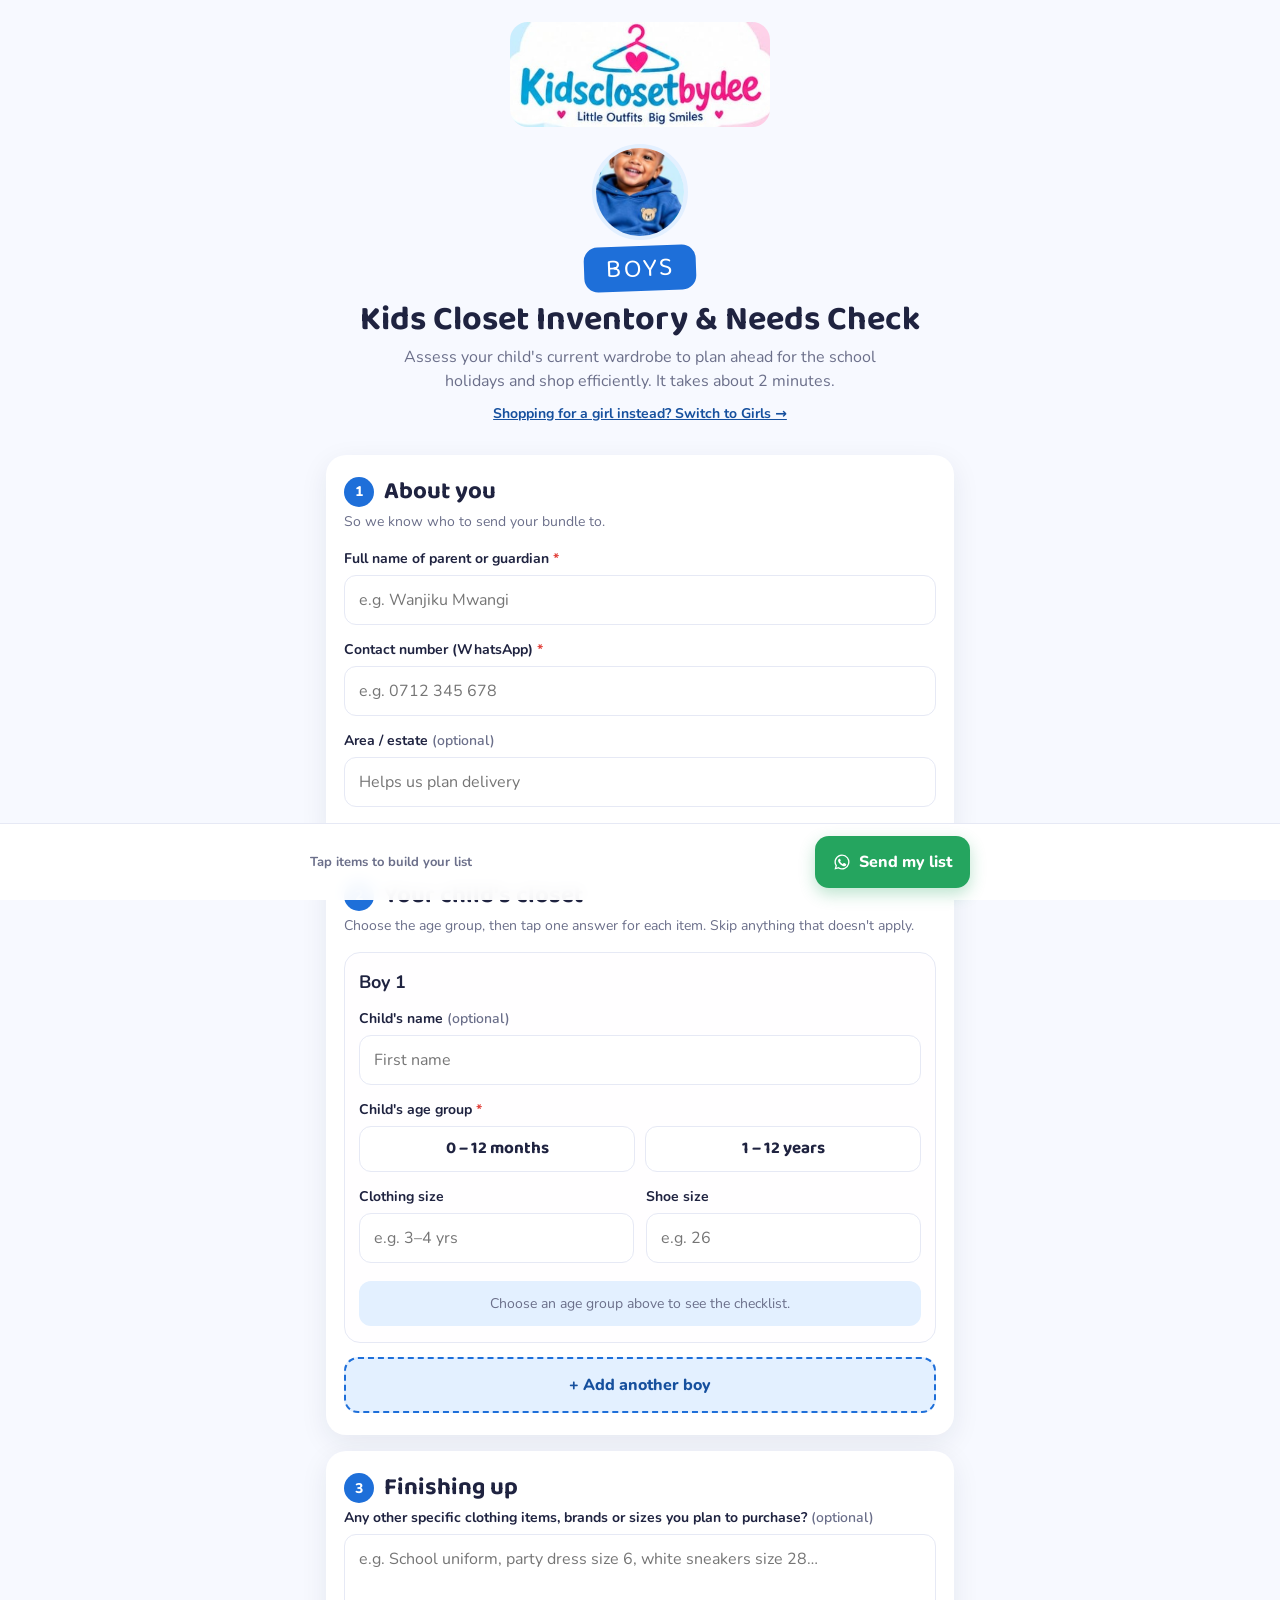
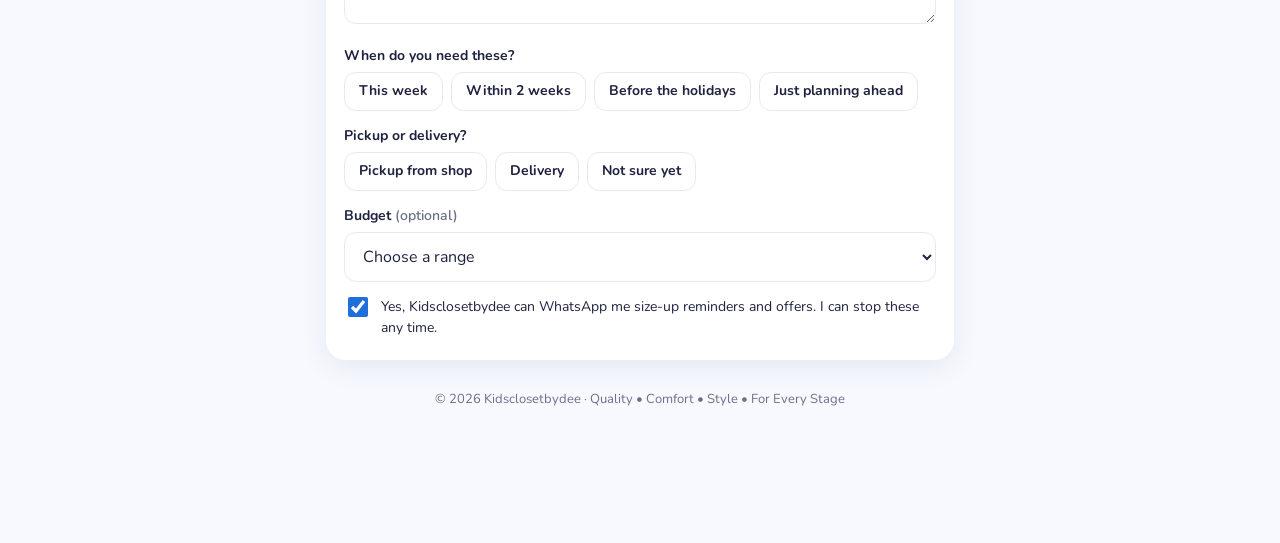
==== boys.html @ 4167906f "Add Boys and Girls closet check pages with Kidsclosetbydee branding Landing page lets parents pick B" ====
<!doctype html>
<html lang="en">
<head>
<meta charset="utf-8">
<meta name="viewport" content="width=device-width, initial-scale=1">
<title>Boys Closet Check · Kidsclosetbydee</title>
<meta name="description" content="Check what your child has, what's not enough and what they need urgently. We'll prepare a bundle in their sizes.">
<meta property="og:title" content="Boys Closet Check · Kidsclosetbydee">
<meta property="og:description" content="Check what your child has, what's not enough and what they need urgently. We'll prepare a bundle in their sizes.">
<meta property="og:image" content="assets/logo.jpg">
<link rel="icon" href="assets/logo.jpg">
<link rel="preconnect" href="https://fonts.googleapis.com">
<link rel="preconnect" href="https://fonts.gstatic.com" crossorigin>
<link href="https://fonts.googleapis.com/css2?family=Baloo+2:wght@700;800&family=Nunito:wght@400;600;700;800&display=swap" rel="stylesheet">
<link rel="stylesheet" href="assets/style.css">
</head>
<body class="boys form-page" data-gender="boys">
<div class="wrap">
  <div class="brand"><a href="index.html"><img src="assets/logo.jpg" alt="Kidsclosetbydee – Little Outfits, Big Smiles"></a></div>

  <header class="page-head">
    <img class="hero-pic" src="assets/boy.jpg" alt="">
    <div class="tag">BOYS</div>
    <h1>Kids Closet Inventory &amp; Needs Check</h1>
    <p>Assess your child's current wardrobe to plan ahead for the school holidays and shop efficiently. It takes about 2 minutes.</p>
    <a class="switch" href="girls.html">Shopping for a girl instead? Switch to Girls →</a>
  </header>

  <main class="form-area">
    <section class="block">
      <h2><span class="num">1</span>About you</h2>
      <p class="hint">So we know who to send your bundle to.</p>
      <label class="field" id="f-name">
        <span>Full name of parent or guardian <span class="req">*</span></span>
        <input type="text" id="parentName" autocomplete="name" placeholder="e.g. Wanjiku Mwangi">
        <div class="err">Please add your name.</div>
      </label>
      <label class="field" id="f-phone">
        <span>Contact number (WhatsApp) <span class="req">*</span></span>
        <input type="tel" id="parentPhone" autocomplete="tel" inputmode="tel" placeholder="e.g. 0712 345 678">
        <div class="err">Please add a WhatsApp number we can reach you on.</div>
      </label>
      <label class="field">
        <span>Area / estate <span class="opt">(optional)</span></span>
        <input type="text" id="parentArea" placeholder="Helps us plan delivery">
      </label>
    </section>

    <section class="block">
      <h2><span class="num">2</span>Your child's closet</h2>
      <p class="hint">Choose the age group, then tap one answer for each item. Skip anything that doesn't apply.</p>
      <div id="children"></div>
      <button type="button" class="add-child" id="addChild">+ Add another boy</button>
    </section>

    <section class="block">
      <h2><span class="num">3</span>Finishing up</h2>
      <label class="field">
        <span>Any other specific clothing items, brands or sizes you plan to purchase? <span class="opt">(optional)</span></span>
        <textarea id="other" placeholder="e.g. School uniform, party dress size 6, white sneakers size 28…"></textarea>
      </label>
      <div class="field">
        <span>When do you need these?</span>
        <div class="chips" data-single="neededBy">
          <button type="button" class="chip" aria-pressed="false" data-v="This week">This week</button>
          <button type="button" class="chip" aria-pressed="false" data-v="Within 2 weeks">Within 2 weeks</button>
          <button type="button" class="chip" aria-pressed="false" data-v="Before the holidays">Before the holidays</button>
          <button type="button" class="chip" aria-pressed="false" data-v="Just planning ahead">Just planning ahead</button>
        </div>
      </div>
      <div class="field">
        <span>Pickup or delivery?</span>
        <div class="chips" data-single="delivery">
          <button type="button" class="chip" aria-pressed="false" data-v="Pickup from shop">Pickup from shop</button>
          <button type="button" class="chip" aria-pressed="false" data-v="Delivery">Delivery</button>
          <button type="button" class="chip" aria-pressed="false" data-v="Not sure yet">Not sure yet</button>
        </div>
      </div>
      <label class="field">
        <span>Budget <span class="opt">(optional)</span></span>
        <select id="budget"></select>
      </label>
      <label class="check">
        <input type="checkbox" id="consent" checked>
        <span>Yes, Kidsclosetbydee can WhatsApp me size-up reminders and offers. I can stop these any time.</span>
      </label>
    </section>
  </main>

  <div class="done">
    <img class="hero-pic" src="assets/boy.jpg" alt="">
    <h2>Almost done!</h2>
    <p>WhatsApp should open with your list ready. Just tap <b>Send</b> and we'll get back to you with a bundle in your child's sizes.</p>
    <div class="actions">
      <a class="send" id="openWa" href="#" target="_blank" rel="noopener"><svg width="18" height="18" viewBox="0 0 24 24" fill="currentColor" aria-hidden="true"><path d="M12 2a10 10 0 0 0-8.6 15.1L2 22l5-1.3A10 10 0 1 0 12 2zm0 18.2a8.2 8.2 0 0 1-4.2-1.2l-.3-.2-3 .8.8-2.9-.2-.3A8.2 8.2 0 1 1 12 20.2zm4.5-6.1c-.2-.1-1.5-.7-1.7-.8s-.4-.1-.6.1-.7.8-.8 1-.3.2-.5.1a6.7 6.7 0 0 1-3.3-2.9c-.2-.4.2-.4.7-1.3.1-.2 0-.3 0-.4l-.8-1.8c-.2-.5-.4-.4-.6-.4h-.5a1 1 0 0 0-.7.3 3 3 0 0 0-.9 2.2 5.2 5.2 0 0 0 1.1 2.7 11.8 11.8 0 0 0 4.5 4c1.7.7 2.3.8 3.2.6a2.7 2.7 0 0 0 1.8-1.3 2.2 2.2 0 0 0 .2-1.3c-.1-.1-.3-.2-.5-.3z"/></svg> Open WhatsApp</a>
      <button type="button" class="ghost" id="copyMsg">Copy my list instead</button>
      <a class="ghost" href="girls.html">Do a check for a girl too</a>
      <button type="button" class="link-btn" id="backEdit">Go back and edit</button>
    </div>
  </div>

  <footer id="footer"></footer>
</div>

<div class="bar">
  <div class="wrap">
    <div class="tally" id="tally">Tap items to build your list</div>
    <button type="button" class="send" id="sendBtn"><svg width="18" height="18" viewBox="0 0 24 24" fill="currentColor" aria-hidden="true"><path d="M12 2a10 10 0 0 0-8.6 15.1L2 22l5-1.3A10 10 0 1 0 12 2zm0 18.2a8.2 8.2 0 0 1-4.2-1.2l-.3-.2-3 .8.8-2.9-.2-.3A8.2 8.2 0 1 1 12 20.2zm4.5-6.1c-.2-.1-1.5-.7-1.7-.8s-.4-.1-.6.1-.7.8-.8 1-.3.2-.5.1a6.7 6.7 0 0 1-3.3-2.9c-.2-.4.2-.4.7-1.3.1-.2 0-.3 0-.4l-.8-1.8c-.2-.5-.4-.4-.6-.4h-.5a1 1 0 0 0-.7.3 3 3 0 0 0-.9 2.2 5.2 5.2 0 0 0 1.1 2.7 11.8 11.8 0 0 0 4.5 4c1.7.7 2.3.8 3.2.6a2.7 2.7 0 0 0 1.8-1.3 2.2 2.2 0 0 0 .2-1.3c-.1-.1-.3-.2-.5-.3z"/></svg> Send my list</button>
  </div>
</div>

<script src="assets/app.js"></script>
</body>
</html>
---- assets/style.css ----
/* Kidsclosetbydee — Kids Closet Check */
:root{
  --bg:#F7F9FF;
  --card:#FFFFFF;
  --ink:#1F2340;
  --muted:#6B6F8A;
  --line:#E6E9F5;
  --blue:#1E6FD9;
  --blue-deep:#16509E;
  --blue-soft:#E3F0FF;
  --pink:#E2187A;
  --pink-deep:#B30F5E;
  --pink-soft:#FFE4F1;
  --accent:var(--blue);
  --accent-deep:var(--blue-deep);
  --accent-soft:var(--blue-soft);
  --enough:#2F9E6E;
  --notenough:#D9901E;
  --urgent:#E2453F;
  --none:#8A8FA8;
  --radius:20px;
  --shadow:0 8px 28px rgba(31,35,64,.08);
}
body.girls{
  --bg:#FFF6FA;
  --line:#F6E1EC;
  --accent:var(--pink);
  --accent-deep:var(--pink-deep);
  --accent-soft:var(--pink-soft);
}
*{box-sizing:border-box}
html{-webkit-text-size-adjust:100%}
body{
  margin:0;background:var(--bg);color:var(--ink);
  font-family:"Nunito",system-ui,-apple-system,"Segoe UI",sans-serif;
  font-size:16px;line-height:1.5;
}
body.form-page{padding-bottom:110px}
.wrap{max-width:660px;margin:0 auto;padding:0 16px}
a{color:inherit}
h1,h2,.display{font-family:"Baloo 2","Nunito",sans-serif;line-height:1.1}

/* ---------- Brand header ---------- */
.brand{display:flex;flex-direction:column;align-items:center;padding:22px 0 6px}
.brand img{width:min(260px,70vw);height:auto;border-radius:18px}
.brand a{display:block}

/* ---------- Landing ---------- */
.landing h1{font-size:clamp(30px,8vw,42px);text-align:center;margin:14px 0 8px}
.landing .lede{text-align:center;color:var(--muted);max-width:480px;margin:0 auto 22px}
.pick{display:grid;grid-template-columns:1fr 1fr;gap:14px;margin:0 0 22px}
.pick a{
  text-decoration:none;border-radius:22px;overflow:hidden;background:var(--card);
  box-shadow:var(--shadow);display:flex;flex-direction:column;transition:transform .15s;
  border:3px solid transparent;
}
.pick a:active{transform:scale(.98)}
.pick a.boys{border-color:var(--blue-soft)}
.pick a.girls{border-color:var(--pink-soft)}
.pick img{width:100%;aspect-ratio:3/4;object-fit:cover;display:block}
.pick .label{padding:12px 10px 14px;text-align:center}
.pick .label b{display:block;font-family:"Baloo 2",sans-serif;font-size:30px;line-height:1;letter-spacing:.02em}
.pick .boys b{color:var(--blue)}
.pick .girls b{color:var(--pink)}
.pick .label span{font-size:13px;color:var(--muted);font-weight:700}
.steps{background:var(--card);border-radius:var(--radius);box-shadow:var(--shadow);padding:18px;margin:0 0 18px}
.steps h2{font-size:22px;margin:0 0 10px}
.steps ol{margin:0;padding-left:20px}
.steps li{margin:4px 0}
.ribbon{
  text-align:center;font-weight:800;color:#fff;padding:12px 16px;margin-top:8px;
  background:linear-gradient(90deg,var(--blue) 0%,var(--blue) 45%,var(--pink) 55%,var(--pink) 100%);
  letter-spacing:.04em;font-size:14px;
}

/* ---------- Form page header ---------- */
.page-head{text-align:center;padding:4px 0 14px}
.tag{
  display:inline-block;background:var(--accent);color:#fff;font-family:"Baloo 2",sans-serif;
  font-size:26px;letter-spacing:.06em;padding:4px 22px 2px;border-radius:14px;margin:6px 0 10px;
  transform:rotate(-2deg);
}
.page-head h1{font-size:clamp(26px,7vw,34px);margin:0 0 6px}
.page-head p{color:var(--muted);margin:0 auto;max-width:480px}
.hero-pic{width:96px;height:96px;border-radius:50%;object-fit:cover;border:4px solid var(--accent-soft);display:block;margin:0 auto}
.switch{display:inline-block;margin-top:10px;font-size:14px;font-weight:700;color:var(--accent-deep)}

/* ---------- Blocks ---------- */
section.block{background:var(--card);border-radius:var(--radius);box-shadow:var(--shadow);padding:22px 18px;margin:16px 0}
.block h2{font-size:24px;margin:0 0 4px;display:flex;align-items:center;gap:10px}
.num{width:30px;height:30px;border-radius:50%;background:var(--accent);color:#fff;font-family:"Nunito",sans-serif;font-size:14px;font-weight:800;display:inline-grid;place-items:center;flex:none}
.hint{color:var(--muted);font-size:14px;margin:0 0 16px}

label.field,div.field{display:block;margin:0 0 14px}
.field > span{display:block;font-weight:700;font-size:14px;margin-bottom:6px}
.req{color:var(--urgent)}
.opt{color:var(--muted);font-weight:600}
input[type=text],input[type=tel],select,textarea{
  width:100%;font:inherit;color:inherit;background:#FFFFFF;
  border:1.5px solid var(--line);border-radius:12px;padding:12px 14px;outline:none;
  transition:border-color .15s, box-shadow .15s;
}
textarea{min-height:90px;resize:vertical}
input:focus,select:focus,textarea:focus{border-color:var(--accent);box-shadow:0 0 0 4px var(--accent-soft)}
.row2{display:grid;grid-template-columns:1fr 1fr;gap:12px}
.err{color:var(--urgent);font-size:13px;font-weight:700;margin-top:6px;display:none}
.invalid .err{display:block}
.invalid input{border-color:var(--urgent)}

/* Chips */
.chips{display:flex;flex-wrap:wrap;gap:8px}
.chip{
  font:inherit;font-size:14px;font-weight:700;color:var(--ink);cursor:pointer;
  background:#fff;border:1.5px solid var(--line);border-radius:12px;padding:10px 14px;
  line-height:1.2;transition:all .15s;text-align:center;
}
.chip small{display:block;font-weight:600;color:var(--muted);font-size:12px;margin-top:2px}
.chip[aria-pressed=true]{background:var(--accent);border-color:var(--accent);color:#fff}
.chip[aria-pressed=true] small{color:rgba(255,255,255,.85)}
.ages{display:grid;grid-template-columns:1fr 1fr;gap:10px}
.ages .chip{font-size:17px;font-family:"Baloo 2",sans-serif;padding:12px}

/* Child card */
.child{border:1.5px solid var(--line);border-radius:16px;padding:16px 14px;margin:0 0 14px;background:#FFFEFF}
.child-head{display:flex;justify-content:space-between;align-items:center;margin-bottom:12px}
.child-head h3{margin:0;font-size:18px}
.link-btn{font:inherit;font-size:13px;font-weight:700;color:var(--muted);background:none;border:0;cursor:pointer;padding:6px;text-decoration:underline}
.add-child{
  width:100%;font:inherit;font-weight:800;color:var(--accent-deep);cursor:pointer;
  background:var(--accent-soft);border:2px dashed var(--accent);border-radius:14px;padding:14px;
}

/* Items grid */
.legend{display:grid;grid-template-columns:1fr 1fr;gap:4px 12px;font-size:12px;font-weight:700;color:var(--muted);margin:6px 0 8px;background:var(--accent-soft);border-radius:12px;padding:10px 12px}
.dot{display:inline-block;width:10px;height:10px;border-radius:50%;margin-right:5px;vertical-align:-1px}
.list-title{font-size:12px;font-weight:800;letter-spacing:.08em;text-transform:uppercase;color:var(--accent-deep);margin:14px 0 4px}
.item{padding:10px 0;border-top:1px solid var(--line)}
.item:first-of-type{border-top:0}
.item-name{font-weight:800;font-size:15px;margin-bottom:6px;display:flex;align-items:center;gap:8px}
.item-name::before{content:"✓";color:var(--accent);font-weight:900}
.seg{display:grid;grid-template-columns:repeat(4,1fr);gap:5px}
.seg button{
  font:inherit;font-size:12px;font-weight:800;cursor:pointer;line-height:1.15;
  border:1.5px solid var(--line);background:#fff;color:var(--muted);
  border-radius:10px;padding:8px 4px;transition:all .12s;
}
.seg button[data-s=enough][aria-pressed=true]{background:var(--enough);border-color:var(--enough);color:#fff}
.seg button[data-s=notenough][aria-pressed=true]{background:var(--notenough);border-color:var(--notenough);color:#fff}
.seg button[data-s=urgent][aria-pressed=true]{background:var(--urgent);border-color:var(--urgent);color:#fff}
.seg button[data-s=none][aria-pressed=true]{background:var(--none);border-color:var(--none);color:#fff}
.pick-age{color:var(--muted);font-size:14px;background:var(--accent-soft);border-radius:12px;padding:12px;text-align:center;margin-top:4px}

.check{display:flex;gap:10px;align-items:flex-start;font-size:14px;cursor:pointer}
.check input{width:20px;height:20px;accent-color:var(--accent);flex:none;margin-top:1px}

/* Sticky submit */
.bar{
  position:fixed;left:0;right:0;bottom:0;z-index:5;
  background:rgba(255,255,255,.94);backdrop-filter:blur(8px);-webkit-backdrop-filter:blur(8px);
  border-top:1px solid var(--line);padding:12px 16px calc(12px + env(safe-area-inset-bottom));
}
.bar .wrap{display:flex;align-items:center;gap:12px;padding:0}
.tally{font-size:13px;font-weight:700;color:var(--muted);flex:1;min-width:0;line-height:1.3}
.tally b{color:var(--ink)}
.send{
  font:inherit;font-weight:800;font-size:16px;color:#fff;cursor:pointer;
  background:#25A55F;border:0;border-radius:14px;padding:14px 18px;
  display:inline-flex;align-items:center;gap:8px;white-space:nowrap;
  box-shadow:0 6px 16px rgba(37,165,95,.3);text-decoration:none;
}
.send:active{transform:translateY(1px)}

/* Done screen */
.done{display:none;text-align:center;padding:40px 0}
.done h2{font-size:34px;margin:14px 0 8px}
.done p{color:var(--muted);max-width:420px;margin:0 auto 18px}
.done .actions{display:flex;flex-direction:column;gap:10px;align-items:center}
.ghost{font:inherit;font-weight:700;color:var(--accent-deep);background:var(--card);border:1.5px solid var(--line);border-radius:12px;padding:11px 16px;cursor:pointer;text-decoration:none}
body.is-done .form-area,body.is-done .bar,body.is-done .page-head{display:none}
body.is-done .done{display:block}

footer{text-align:center;color:var(--muted);font-size:13px;padding:14px 0 24px}

@media (max-width:380px){
  .seg button{font-size:11px;padding:8px 2px}
}
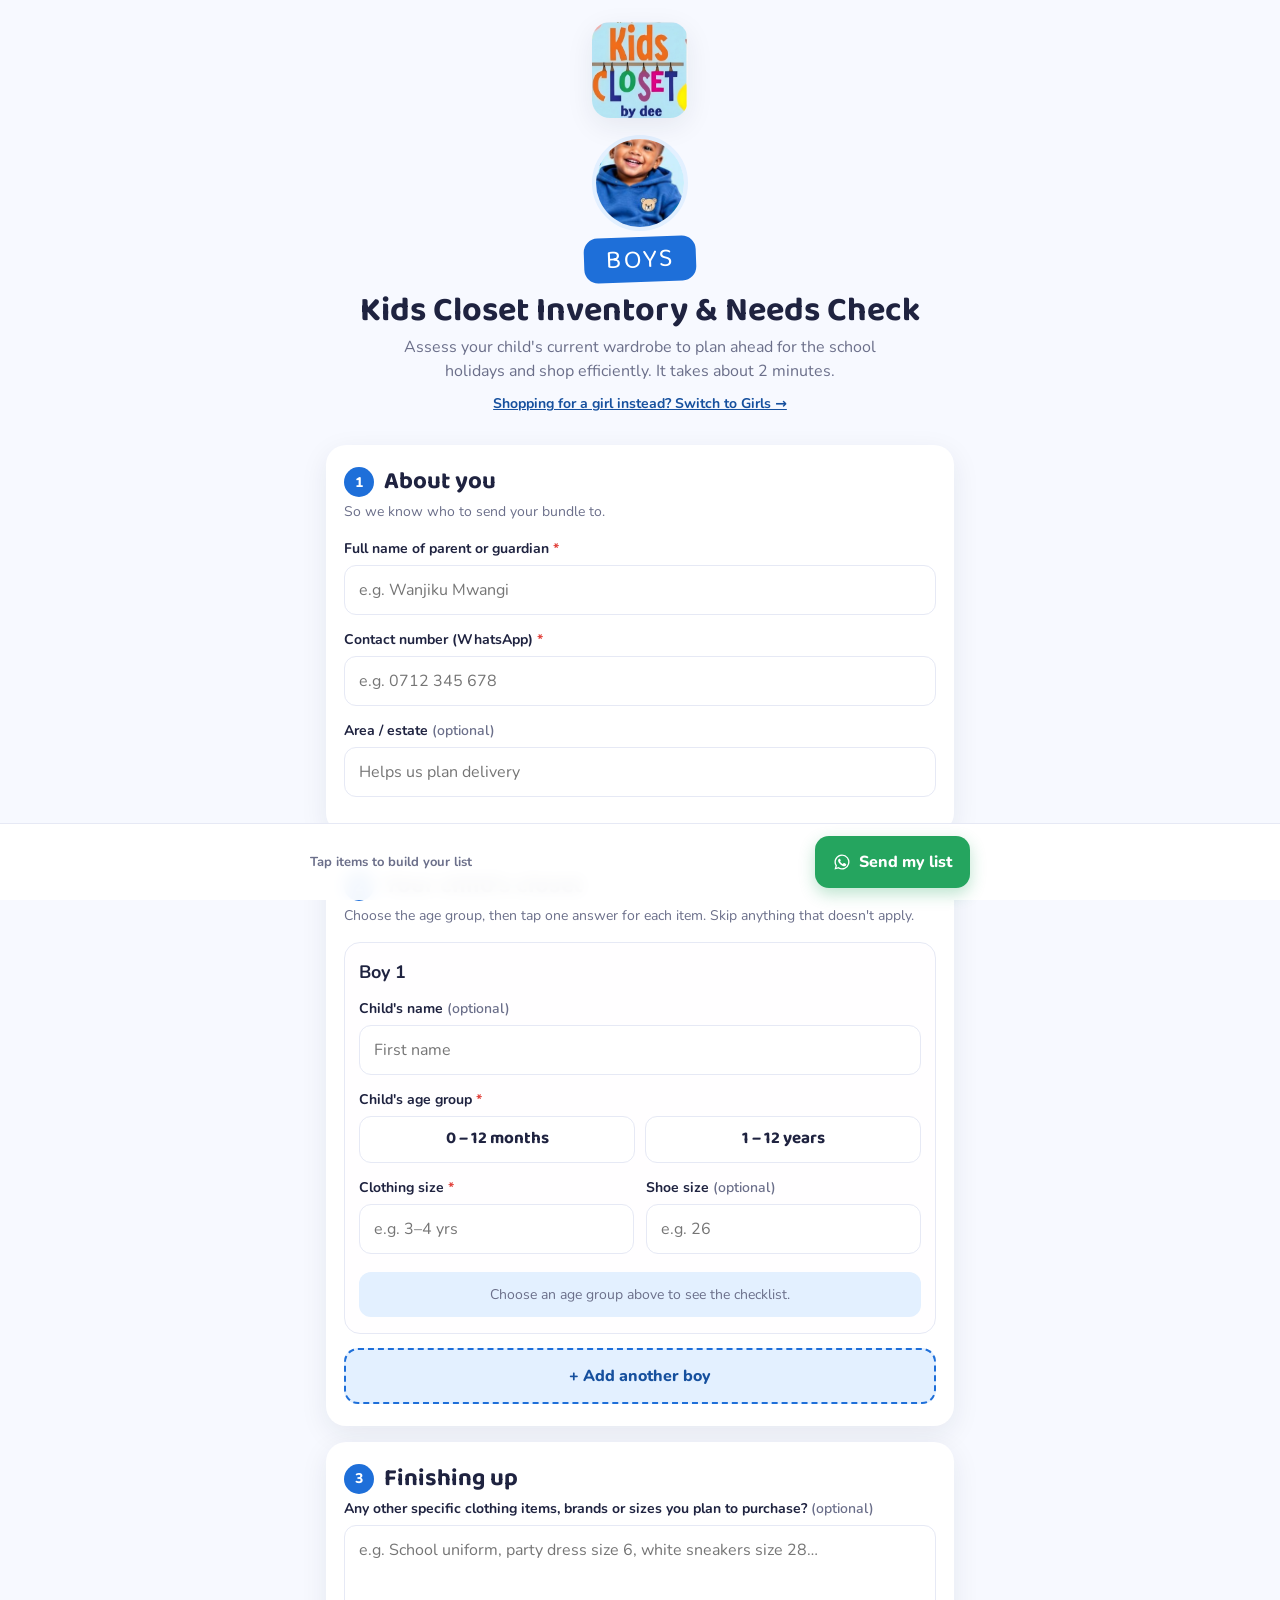
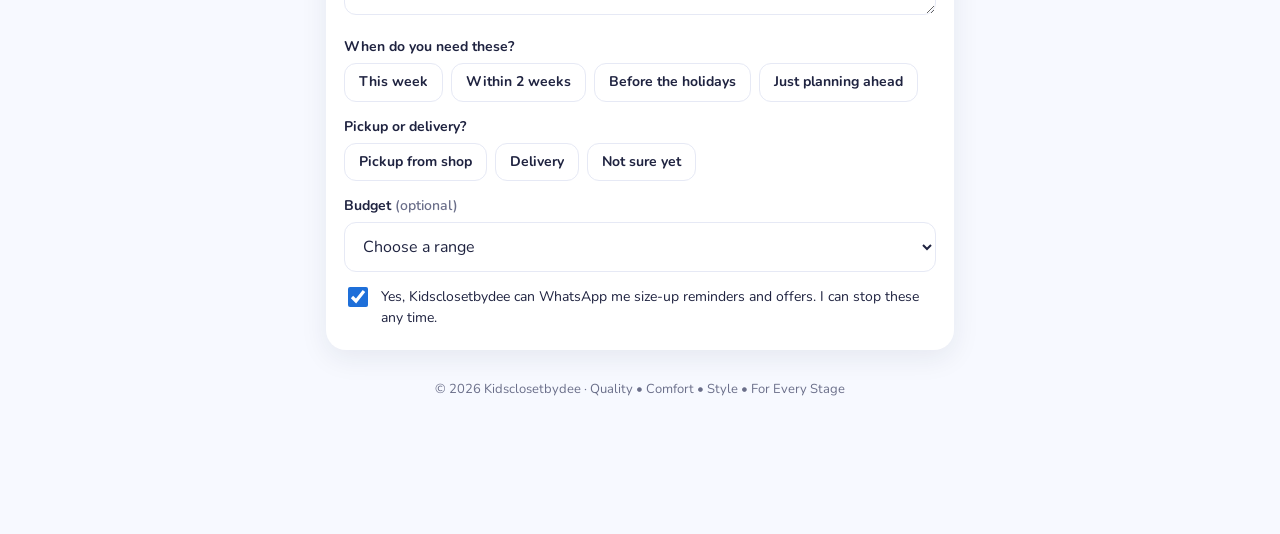
==== commit 6d43e905: "Use the new Kids Closet by Dee logo Co-Authored-By: Claude Opus 5.5 <noreply@anthropic.com> Claude-S" ====
--- a/boys.html
+++ b/boys.html
@@ -16,7 +16,7 @@
 </head>
 <body class="boys form-page" data-gender="boys">
 <div class="wrap">
-  <div class="brand"><a href="index.html"><img src="assets/logo.jpg" alt="Kidsclosetbydee – Little Outfits, Big Smiles"></a></div>
+  <div class="brand"><a href="index.html"><img src="assets/logo.jpg" alt="Kids Closet by Dee"></a></div>
 
   <header class="page-head">
     <img class="hero-pic" src="assets/boy.jpg" alt="">
--- a/assets/style.css
+++ b/assets/style.css
@@ -42,7 +42,8 @@
 
 /* ---------- Brand header ---------- */
 .brand{display:flex;flex-direction:column;align-items:center;padding:22px 0 6px}
-.brand img{width:min(260px,70vw);height:auto;border-radius:18px}
+.brand img{width:150px;height:150px;object-fit:cover;border-radius:24px;box-shadow:var(--shadow)}
+body.form-page .brand img{width:96px;height:96px;border-radius:18px}
 .brand a{display:block}
 
 /* ---------- Landing ---------- */
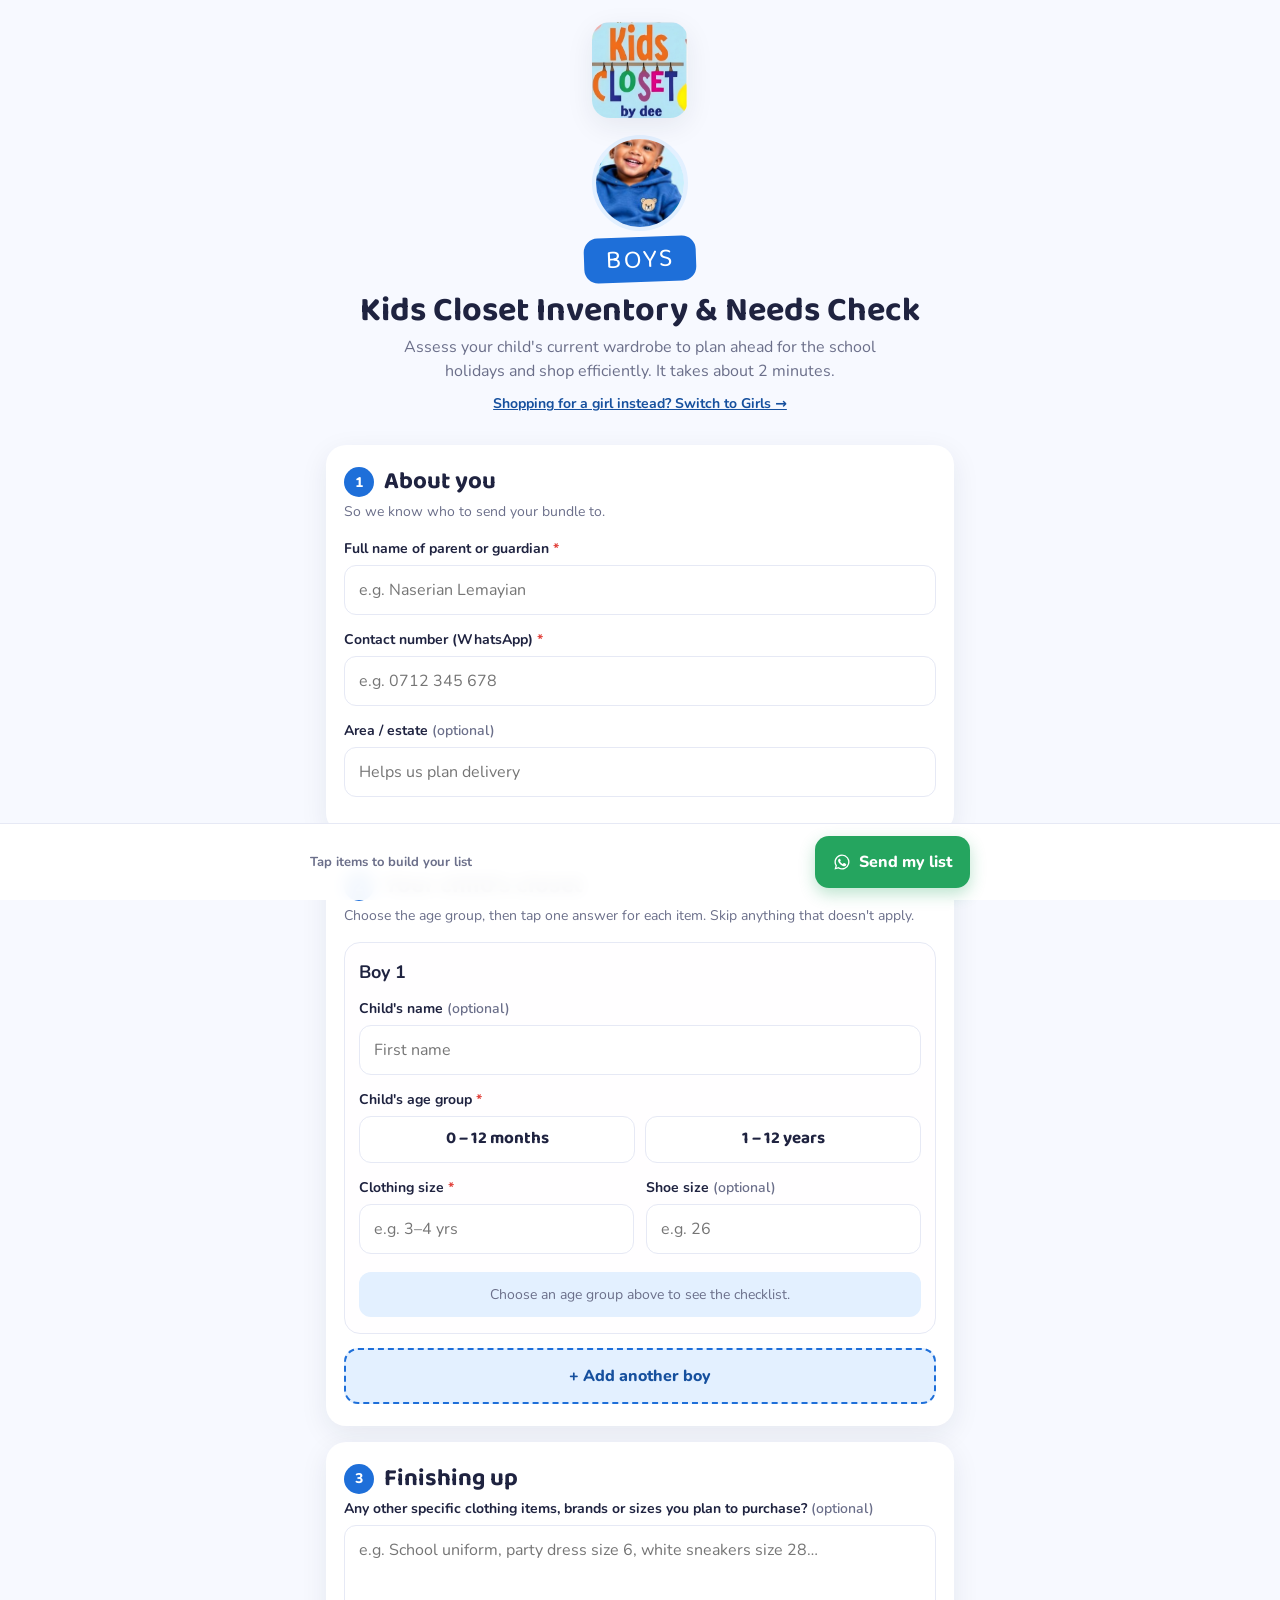
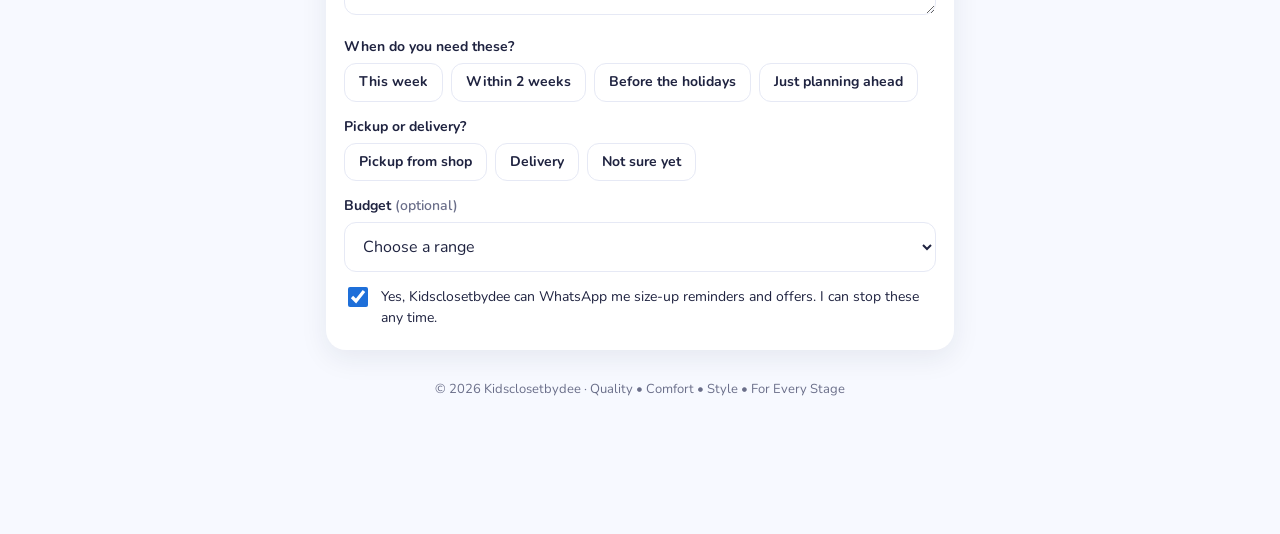
==== commit ad11a08a: "Change parent name example to Naserian Lemayian Co-Authored-By: Claude Opus 5.5 <noreply@anthropic.c" ====
--- a/boys.html
+++ b/boys.html
@@ -32,7 +32,7 @@
       <p class="hint">So we know who to send your bundle to.</p>
       <label class="field" id="f-name">
         <span>Full name of parent or guardian <span class="req">*</span></span>
-        <input type="text" id="parentName" autocomplete="name" placeholder="e.g. Wanjiku Mwangi">
+        <input type="text" id="parentName" autocomplete="name" placeholder="e.g. Naserian Lemayian">
         <div class="err">Please add your name.</div>
       </label>
       <label class="field" id="f-phone">
